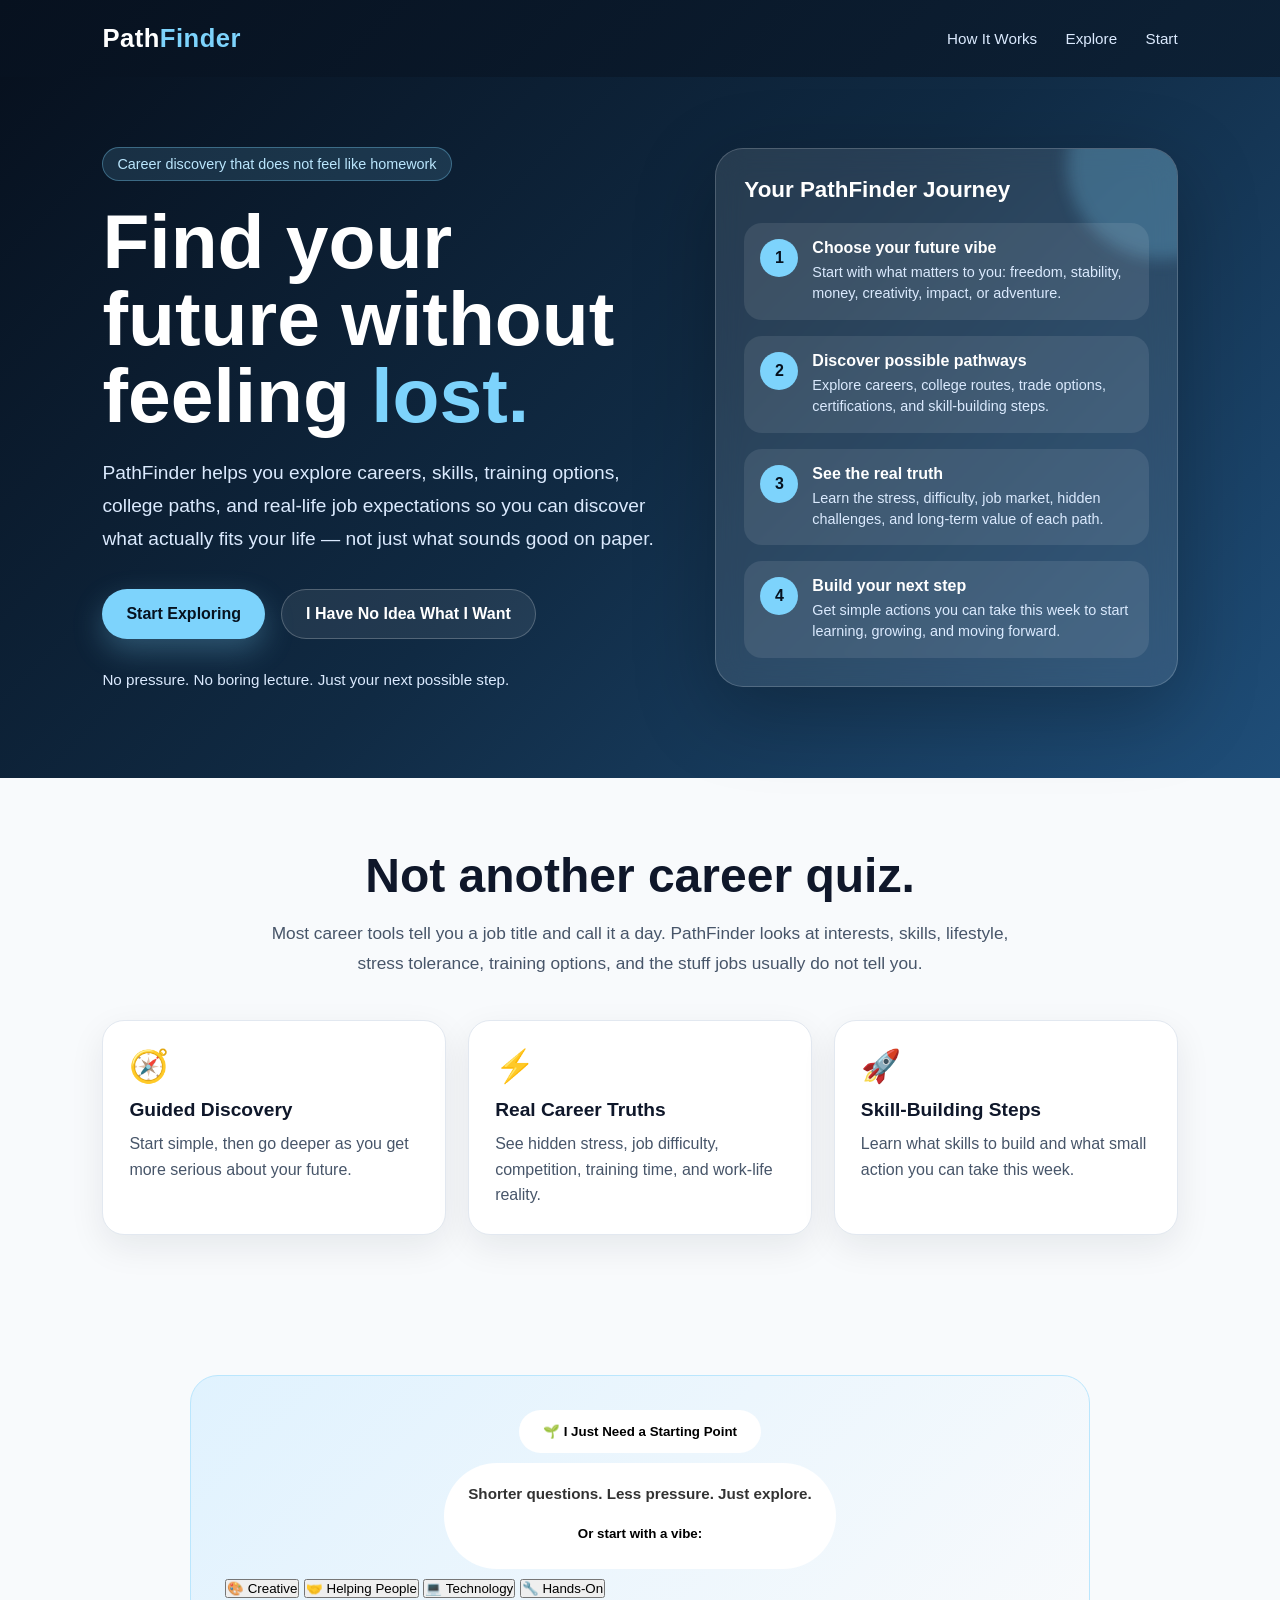
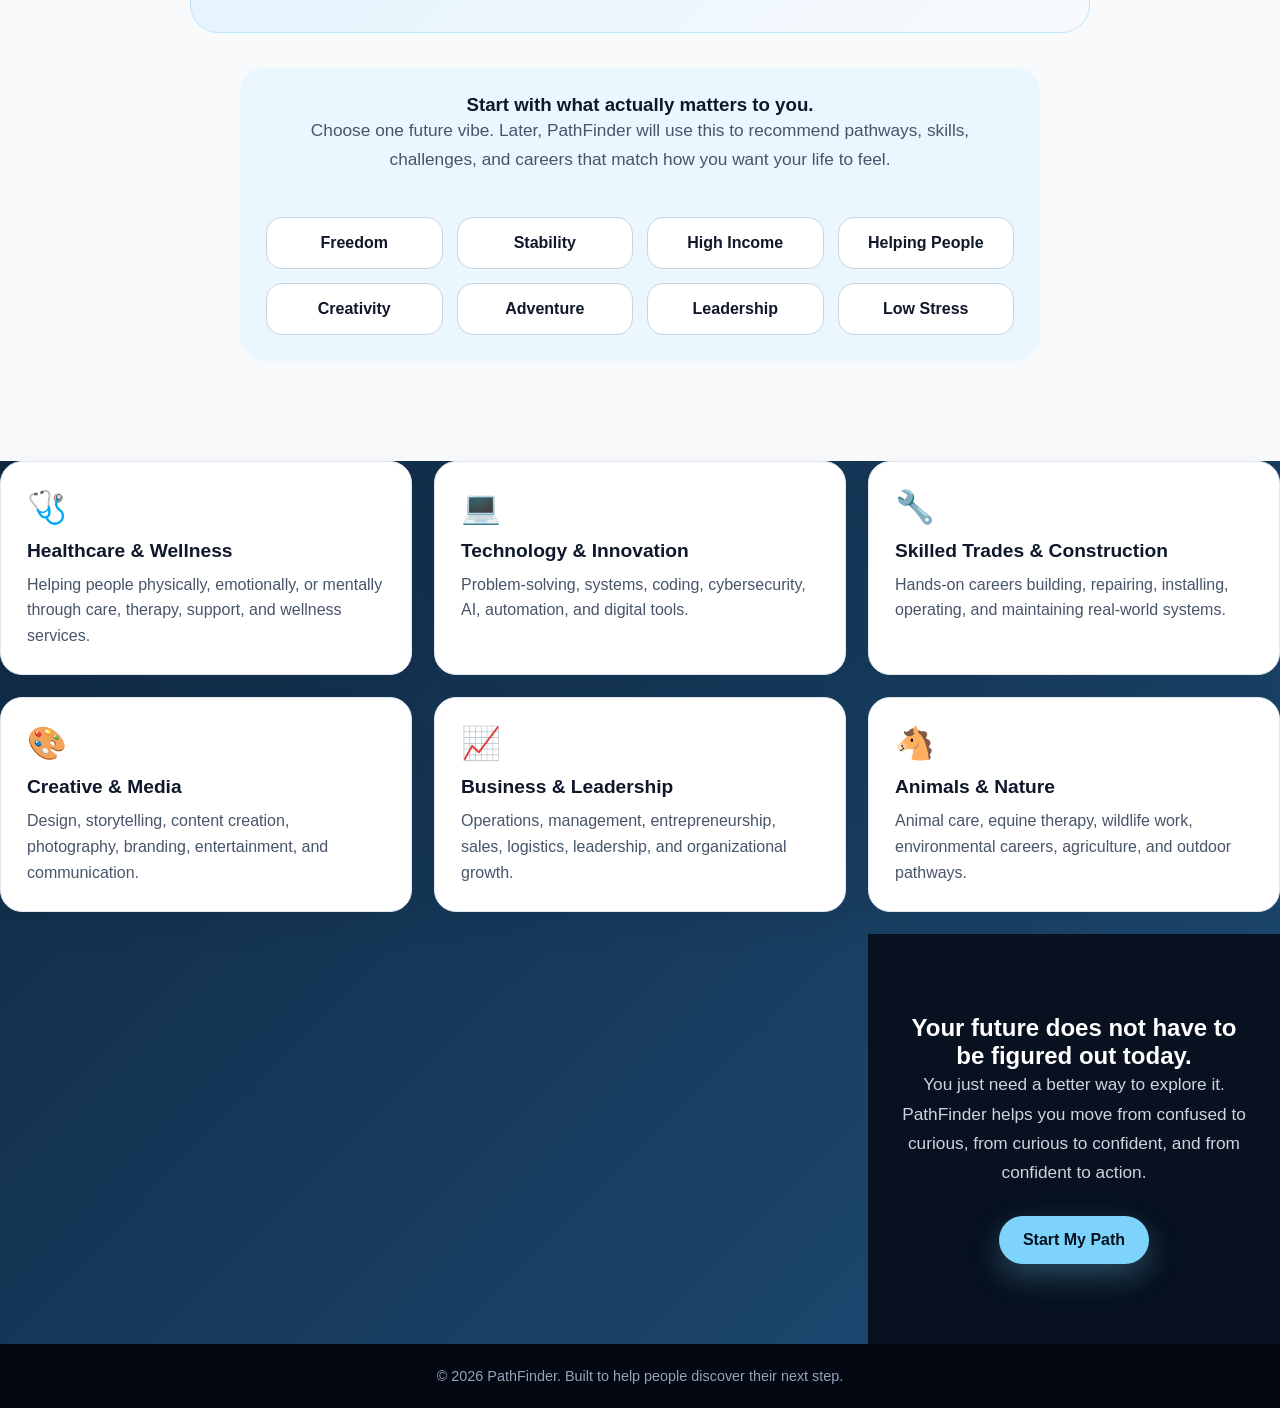
==== index.html @ 41d8d3be "Update script version in index.html" ====
<!DOCTYPE html>
<html lang="en">
<head>
  <meta charset="UTF-8" />
  <meta name="viewport" content="width=device-width, initial-scale=1.0" />

  <title>PathFinder | Find Your Future</title>
  <link rel="icon" href="data:,">
  <link rel="stylesheet" href="style.css" />
</head>

  <body>
  <div class="page">
    <header>
      <div class="logo">Path<span>Finder</span></div>
      <nav>
        <a href="#how">How It Works</a>
        <a href="#explore">Explore</a>
        <a href="#start">Start</a>
      </nav>
    </header>

    <main>
      <section class="hero">
        <div class="hero-text">
          <div class="eyebrow">Career discovery that does not feel like homework</div>
          <h1>Find your future without feeling <span class="highlight">lost.</span></h1>
          <p>
            PathFinder helps you explore careers, skills, training options, college paths,
            and real-life job expectations so you can discover what actually fits your life —
            not just what sounds good on paper.
          </p>

          <div class="buttons">
            <button class="btn primary" onclick="startQuiz()">Start Exploring</button>
            <button class="btn secondary" onclick="lostMode()">I Have No Idea What I Want</button>
          </div>

          <div class="trust-line">No pressure. No boring lecture. Just your next possible step.</div>
        </div>

        <div class="path-card">
          <div class="card-title">Your PathFinder Journey</div>
          <div class="steps">
            <div class="step">
              <div class="icon">1</div>
              <div>
                <h3>Choose your future vibe</h3>
                <p>Start with what matters to you: freedom, stability, money, creativity, impact, or adventure.</p>
              </div>
            </div>
            <div class="step">
              <div class="icon">2</div>
              <div>
                <h3>Discover possible pathways</h3>
                <p>Explore careers, college routes, trade options, certifications, and skill-building steps.</p>
              </div>
            </div>
            <div class="step">
              <div class="icon">3</div>
              <div>
                <h3>See the real truth</h3>
                <p>Learn the stress, difficulty, job market, hidden challenges, and long-term value of each path.</p>
              </div>
            </div>
            <div class="step">
              <div class="icon">4</div>
              <div>
                <h3>Build your next step</h3>
                <p>Get simple actions you can take this week to start learning, growing, and moving forward.</p>
              </div>
            </div>
          </div>
        </div>
      </section>

      <section class="section" id="how">
        <h2>Not another career quiz.</h2>
        <p class="section-intro">
          Most career tools tell you a job title and call it a day. PathFinder looks at interests,
          skills, lifestyle, stress tolerance, training options, and the stuff jobs usually do not tell you.
        </p>

        <div class="feature-grid">
          <div class="feature-card">
            <div class="emoji">🧭</div>
            <h3>Guided Discovery</h3>
            <p>Start simple, then go deeper as you get more serious about your future.</p>
          </div>

          <div class="feature-card">
            <div class="emoji">⚡</div>
            <h3>Real Career Truths</h3>
            <p>See hidden stress, job difficulty, competition, training time, and work-life reality.</p>
          </div>

          <div class="feature-card">
            <div class="emoji">🚀</div>
            <h3>Skill-Building Steps</h3>
            <p>Learn what skills to build and what small action you can take this week.</p>
          </div>
        </div>
      </section>

      <section class="section" id="exploreSection">
        <div class="quiz-preview">

  <button
    type="button"
    class="secondary-start-btn"
    onclick="lostMode()"
  >
    🌱 I Just Need a Starting Point
  <button
  type="button"
  class="secondary-start-btn overwhelmed-btn"
  onclick="lostMode()"
>

    <p class="overwhelmed-caption">
  Shorter questions. Less pressure. Just explore.
</p>

  <div class="vibe-starts">

    <p>Or start with a vibe:</p>

    <button type="button" onclick="startWithVibe('Creative')">
      🎨 Creative
    </button>

    <button type="button" onclick="startWithVibe('Helping People')">
      🤝 Helping People
    </button>

    <button type="button" onclick="startWithVibe('Technology')">
      💻 Technology
    </button>

    <button type="button" onclick="startWithVibe('Hands-On Work')">
      🔧 Hands-On
    </button>

  </div>

          <div class="pathfinder-extra-starts">
          <h3>Start with what actually matters to you.</h3>
          <p class="section-intro">
            Choose one future vibe. Later, PathFinder will use this to recommend pathways, skills,
            challenges, and careers that match how you want your life to feel.
          </p>

          <div class="choice-grid">
            <div class="choice" onclick="startWithVibe('Freedom')">Freedom</div>
            <div class="choice" onclick="startWithVibe('Stability')">Stability</div>
            <div class="choice" onclick="startWithVibe('High income')">High Income</div>
            <div class="choice" onclick="startWithVibe('Helping people')">Helping People</div>
            <div class="choice" onclick="startWithVibe('Creativity')">Creativity</div>
            <div class="choice" onclick="startWithVibe('Adventure')">Adventure</div>
            <div class="choice" onclick="startWithVibe('Leadership')">Leadership</div>
            <div class="choice" onclick="startWithVibe('Low stress')">Low Stress</div>
          </div>
        </div>
      </section>

      <section class="quiz-section hidden" id="quizArea">
        <div class="quiz-box">
          <div id="progressText">Question 1 of 5</div>
          <div id="questionBox"></div>
        </div>
      </section>

     <div class="cluster-grid">

  <div class="cluster-card" onclick="showCluster('helper')">
    <div class="cluster-icon">🩺</div>
    <h3>Healthcare & Wellness</h3>
    <p>Helping people physically, emotionally, or mentally through care, therapy, support, and wellness services.</p>
  </div>

  <div class="cluster-card" onclick="showCluster('tech')">
    <div class="cluster-icon">💻</div>
    <h3>Technology & Innovation</h3>
    <p>Problem-solving, systems, coding, cybersecurity, AI, automation, and digital tools.</p>
  </div>

  <div class="cluster-card" onclick="showCluster('handsOn')">
    <div class="cluster-icon">🔧</div>
    <h3>Skilled Trades & Construction</h3>
    <p>Hands-on careers building, repairing, installing, operating, and maintaining real-world systems.</p>
  </div>

  <div class="cluster-card" onclick="showCluster('creative')">
    <div class="cluster-icon">🎨</div>
    <h3>Creative & Media</h3>
    <p>Design, storytelling, content creation, photography, branding, entertainment, and communication.</p>
  </div>

  <div class="cluster-card" onclick="showCluster('leadership')">
    <div class="cluster-icon">📈</div>
    <h3>Business & Leadership</h3>
    <p>Operations, management, entrepreneurship, sales, logistics, leadership, and organizational growth.</p>
  </div>

  <div class="cluster-card" onclick="showCluster('explorer')">
    <div class="cluster-icon">🐴</div>
    <h3>Animals & Nature</h3>
    <p>Animal care, equine therapy, wildlife work, environmental careers, agriculture, and outdoor pathways.</p>
  </div>

<div id="career-results"></div>

<div id="clusterPreview"></div>
       
      </section>

      <section class="cta" id="bottomCtaSection">
        <h2>Your future does not have to be figured out today.</h2>
        <p>
          You just need a better way to explore it. PathFinder helps you move from confused
          to curious, from curious to confident, and from confident to action.
        </p>
        <button class="btn primary" onclick="startQuiz()">Start My Path</button>
        
        </div>
      </section>
    </main>

    <footer>
      © 2026 PathFinder. Built to help people discover their next step.
    </footer>
  </div>
    
   <script src="script.js?v=97"></script>
    
</body>
</html>
---- style.css ----
* {
  box-sizing: border-box;
  margin: 0;
  padding: 0;
}

body {
  font-family: Arial, sans-serif;
  background: linear-gradient(135deg, #07111f, #102a43, #1f4e79);
  color: white;
  min-height: 100vh;
  overflow-x: hidden;
}

.page {
  width: 100%;
  min-height: 100vh;
}

header {
  display: flex;
  justify-content: space-between;
  align-items: center;
  padding: 24px 8%;
}

.logo {
  font-size: 1.6rem;
  font-weight: 800;
  letter-spacing: 0.5px;
  color: white;
}

.logo span {
  color: #7dd3fc;
}

nav a {
  color: #dbeafe;
  text-decoration: none;
  margin-left: 24px;
  font-size: 0.95rem;
}

nav a:hover {
  color: #7dd3fc;
}

.hero {
  display: grid;
  grid-template-columns: 1.1fr 0.9fr;
  gap: 48px;
  align-items: center;
  padding: 70px 8% 90px;
  color: white;
}

.eyebrow {
  display: inline-block;
  background: rgba(125, 211, 252, 0.14);
  border: 1px solid rgba(125, 211, 252, 0.35);
  color: #bae6fd;
  padding: 8px 14px;
  border-radius: 999px;
  font-size: 0.9rem;
  margin-bottom: 22px;
}

h1 {
  font-size: clamp(2.7rem, 6vw, 5.5rem);
  line-height: 1;
  margin-bottom: 24px;
  color: white;
}

.highlight {
  color: #7dd3fc;
}

.hero p {
  font-size: 1.2rem;
  line-height: 1.7;
  color: #dbeafe;
  max-width: 680px;
  margin-bottom: 34px;
}

.buttons {
  display: flex;
  gap: 16px;
  flex-wrap: wrap;
  margin-bottom: 32px;
}

.btn {
  border: none;
  border-radius: 999px;
  padding: 15px 24px;
  font-size: 1rem;
  font-weight: 700;
  cursor: pointer;
  transition: 0.25s ease;
}

.primary {
  background: #7dd3fc;
  color: #06121f;
  box-shadow: 0 12px 30px rgba(125, 211, 252, 0.28);
}

.primary:hover {
  transform: translateY(-3px);
  background: #bae6fd;
}

.secondary {
  background: rgba(255, 255, 255, 0.08);
  color: white;
  border: 1px solid rgba(255, 255, 255, 0.22);
}

.secondary:hover {
  transform: translateY(-3px);
  background: rgba(255, 255, 255, 0.15);
}

.trust-line {
  color: #bfdbfe;
  font-size: 0.95rem;
}

.path-card {
  background: rgba(255, 255, 255, 0.1);
  border: 1px solid rgba(255, 255, 255, 0.18);
  border-radius: 28px;
  padding: 28px;
  backdrop-filter: blur(14px);
  box-shadow: 0 24px 80px rgba(0, 0, 0, 0.25);
  position: relative;
  overflow: hidden;
  color: white;
}

.path-card::before {
  content: "";
  position: absolute;
  inset: -80px -80px auto auto;
  width: 190px;
  height: 190px;
  border-radius: 50%;
  background: rgba(125, 211, 252, 0.25);
  filter: blur(8px);
}

.card-title {
  font-size: 1.4rem;
  font-weight: 800;
  margin-bottom: 20px;
  position: relative;
  color: white;
}

.steps {
  display: grid;
  gap: 16px;
  position: relative;
}

.step {
  display: flex;
  gap: 14px;
  align-items: flex-start;
  background: rgba(255, 255, 255, 0.09);
  padding: 16px;
  border-radius: 18px;
}

.icon {
  width: 38px;
  height: 38px;
  border-radius: 50%;
  background: #7dd3fc;
  color: #06121f;
  display: grid;
  place-items: center;
  font-weight: 800;
  flex-shrink: 0;
}

.step h3 {
  font-size: 1rem;
  margin-bottom: 5px;
  color: white;
}

.step p {
  margin: 0;
  font-size: 0.9rem;
  line-height: 1.45;
  color: #dbeafe;
}

.section {
  padding: 70px 8%;
  background: #f8fafc;
  color: #0f172a;
}

.section h2 {
  font-size: clamp(2rem, 4vw, 3rem);
  margin-bottom: 16px;
  text-align: center;
  color: #0f172a;
}

.section-intro {
  text-align: center;
  max-width: 760px;
  margin: 0 auto 42px;
  color: #475569;
  font-size: 1.08rem;
  line-height: 1.7;
}

.feature-grid,
.cluster-grid {
  display: grid;
  grid-template-columns: repeat(3, 1fr);
  gap: 22px;
}

.feature-card,
.cluster-card {
  background: white;
  border-radius: 22px;
  padding: 26px;
  box-shadow: 0 12px 35px rgba(15, 23, 42, 0.08);
  border: 1px solid #e2e8f0;
  color: #0f172a;
}

.cluster-card {
  cursor: pointer;
}

.cluster-card:hover,
.feature-card:hover {
  transform: translateY(-3px);
}

.emoji,
.cluster-icon {
  font-size: 2rem;
  margin-bottom: 14px;
}

.feature-card h3,
.cluster-card h3 {
  margin-bottom: 10px;
  font-size: 1.2rem;
  color: #0f172a;
}

.feature-card p,
.cluster-card p {
  color: #475569;
  line-height: 1.6;
}

.quiz-preview {
  background: linear-gradient(135deg, #e0f2fe, #f8fafc);
  border-radius: 28px;
  padding: 34px;
  max-width: 900px;
  margin: 0 auto;
  border: 1px solid #bae6fd;
  color: #0f172a;
}

.quiz-preview h3 {
  font-size: 1.7rem;
  margin-bottom: 16px;
  text-align: center;
  color: #0f172a;
}

.choice-grid {
  display: grid;
  grid-template-columns: repeat(4, 1fr);
  gap: 14px;
  margin-top: 24px;
}

.choice {
  background: white;
  border: 1px solid #cbd5e1;
  border-radius: 16px;
  padding: 16px;
  text-align: center;
  font-weight: 700;
  cursor: pointer;
  transition: 0.2s ease;
  color: #0f172a;
}

.choice:hover {
  transform: translateY(-3px);
  border-color: #0284c7;
  color: #0369a1;
}

.quiz-section {
  padding: 70px 8%;
  background: #eef6ff;
  color: #0f172a;
}

.hidden {
  display: none;
}

.quiz-box {
  max-width: 900px;
  margin: 0 auto;
  background: white;
  border-radius: 28px;
  padding: 34px;
  box-shadow: 0 18px 45px rgba(15, 23, 42, 0.12);
  border: 1px solid #cbd5e1;
  color: #0f172a;
}

#progressText {
  color: #0284c7;
  font-weight: 800;
  margin-bottom: 16px;
}

#questionBox h3 {
  font-size: 1.8rem;
  margin-bottom: 22px;
  color: #0f172a;
}

.quiz-options,
.career-grid,
.mini-grid {
  display: grid;
  grid-template-columns: repeat(2, 1fr);
  gap: 14px;
}

.quiz-options button,
.career-card {
  border: 1px solid #cbd5e1;
  background: #f8fafc;
  border-radius: 18px;
  padding: 17px;
  font-size: 1rem;
  font-weight: 700;
  cursor: pointer;
  transition: 0.2s ease;
  color: #0f172a;
  margin-bottom: 30px;
  padding-bottom: 20px;
}

.career-grid {
  gap: 25px;
}

.quiz-options button:hover,
.career-card:hover {
  transform: translateY(-3px);
  background: #e0f2fe;
  border-color: #0284c7;
}

.result-card h3 {
  font-size: 2rem;
  color: #0369a1;
  margin-bottom: 16px;
}

.result-card h4 {
  margin-top: 24px;
  margin-bottom: 10px;
  font-size: 1.1rem;
  color: #0f172a;
}

.result-card p,
.career-card p {
  color: #475569;
  line-height: 1.7;
  margin-bottom: 12px;
}

.career-card h5 {
  font-size: 1.05rem;
  margin-bottom: 8px;
  color: #0f172a;
}

.deep-dive,
.cluster-preview-box {
  margin-top: 24px;
  background: #f8fafc;
  border: 1px solid #cbd5e1;
  border-radius: 22px;
  padding: 24px;
  color: #0f172a;
}

.deep-dive h3,
.cluster-preview-box h3 {
  color: #0369a1;
  margin-bottom: 10px;
}

.truth-box {
  background: #fff7ed;
  border: 1px solid #fed7aa;
  color: #7c2d12;
  border-radius: 16px;
  padding: 16px;
  margin: 14px 0;
  line-height: 1.6;
}

.mini-stat {
  background: white;
  border: 1px solid #e2e8f0;
  border-radius: 16px;
  padding: 14px;
}

.mini-stat strong {
  display: block;
  color: #0f172a;
  margin-bottom: 5px;
}

.mini-stat span {
  color: #475569;
  font-size: 0.92rem;
}

.roadmap {
  display: grid;
  gap: 12px;
  margin: 16px 0;
  counter-reset: roadstep;
}

.road-step {
  display: flex;
  align-items: center;
  gap: 12px;
  background: white;
  border: 1px solid #dbeafe;
  border-radius: 16px;
  padding: 13px 15px;
  color: #334155;
  font-weight: 700;
}

.road-step::before {
  counter-increment: roadstep;
  content: counter(roadstep);
  width: 30px;
  height: 30px;
  border-radius: 50%;
  display: grid;
  place-items: center;
  background: #7dd3fc;
  color: #06121f;
  font-weight: 900;
  flex-shrink: 0;
}

.tag-row {
  display: flex;
  flex-wrap: wrap;
  gap: 10px;
  margin-bottom: 8px;
}

.tag-row span {
  background: #e0f2fe;
  color: #075985;
  border: 1px solid #bae6fd;
  padding: 8px 12px;
  border-radius: 999px;
  font-weight: 700;
  font-size: 0.92rem;
}

.cta {
  text-align: center;
  background: #07111f;
  color: white;
  padding: 80px 8%;
}

.cta h2 {
  color: white;
}

.cta p {
  color: #cbd5e1;
  max-width: 700px;
  margin: 0 auto 28px;
  line-height: 1.7;
  font-size: 1.08rem;
}

footer {
  text-align: center;
  padding: 24px;
  background: #030712;
  color: #94a3b8;
  font-size: 0.9rem;
}

@media (max-width: 900px) {
  header {
    flex-direction: column;
    gap: 18px;
  }

  nav a {
    margin: 0 10px;
  }

  .hero {
    grid-template-columns: 1fr;
    padding-top: 45px;
  }

  .feature-grid,
  .choice-grid,
  .quiz-options,
  .career-grid,
  .mini-grid,
  .cluster-grid {
    grid-template-columns: 1fr;
  }
}
body {
  background: linear-gradient(135deg, #07111f, #102a43, #1f4e79) !important;
  color: white !important;
  font-family: Arial, sans-serif !important;
}

.hero {
  background: linear-gradient(135deg, #07111f, #102a43, #1f4e79) !important;
  color: white !important;
}

.hero h1,
.hero-text h1 {
  color: white !important;
}

.hero p,
.trust-line,
.step p,
nav a {
  color: #dbeafe !important;
}

.logo,
.card-title,
.step h3 {
  color: white !important;
}

.path-card {
  background: rgba(255, 255, 255, 0.1) !important;
  color: white !important;
}

.career-card ol {
  margin-top: 10px;
  margin-left: 25px;
  padding-left: 20px;
  line-height: 1.7;
}
.match-strength {
  font-weight: bold;
  margin-top: -5px;
  margin-bottom: 10px;
  color: #4ea1ff;
}

.explore-career-btn {
  margin-top: 15px;
  padding: 10px 16px;
  border: none;
  border-radius: 999px;
  font-weight: bold;
  cursor: pointer;
}

.explore-career-btn:hover {
  transform: translateY(-1px);
}

.career-detail-box {
  margin-top: 25px;
  padding: 20px;
  border-radius: 18px;
  background: rgba(255, 255, 255, 0.08);
}

.career-detail-box {
  position: relative;
}

.close-detail-btn {
  position: absolute;
  top: 12px;
  right: 14px;
  border: none;
  background: transparent;
  font-size: 24px;
  font-weight: bold;
  cursor: pointer;
}

.career-detail-box ul {
  margin-left: 25px;
  margin-top: 10px;
  margin-bottom: 25px;
  line-height: 1.8;
}

.career-detail-box li {
  margin-bottom: 6px;
}

.career-tags {
  display: flex;
  flex-wrap: wrap;
  gap: 8px;
  margin: 10px 0 15px;
}

.career-tags span {
  padding: 6px 10px;
  border-radius: 999px;
  font-size: 0.85rem;
  font-weight: bold;
  background: rgba(255, 255, 255, 0.12);
}

.start-over-btn {
  display: block;
  margin: 35px auto 10px;
  padding: 18px 32px;
  border: none;
  border-radius: 18px;
  font-size: 1.1rem;
  font-weight: 800;
  cursor: pointer;
  background: linear-gradient(135deg, #6ed6ff, #4ea1ff);
  color: #06192b;
  box-shadow: 0 10px 25px rgba(78, 161, 255, 0.35);
  transform: rotate(-1deg);
}

.start-over-btn:hover {
  transform: rotate(0deg) translateY(-2px);
}

.save-career-btn {
  margin-top: 10px;
  margin-right: 10px;
  padding: 10px 14px;
  border: none;
  border-radius: 999px;
  cursor: pointer;
  font-weight: bold;
}

.saved-career-list {
  display: flex;
  flex-wrap: wrap;
  gap: 10px;
  margin: 15px 0 25px;
}

.saved-career-item {
  padding: 10px 14px;
  border-radius: 999px;
  background: rgba(255,255,255,0.1);
  font-weight: bold;
}

.personality-summary {
  margin: 18px 0 28px;
  font-size: 1.05rem;
  line-height: 1.7;
  opacity: 0.92;
}

.results-note {
  margin-bottom: 20px;
  line-height: 1.6;
  opacity: 0.9;
}

.hidden-careers-box {
  margin-top: 30px;
  padding: 20px;
  border-radius: 18px;
  background: rgba(255, 255, 255, 0.08);
}

.hidden-career-list {
  display: flex;
  flex-wrap: wrap;
  gap: 10px;
  margin-top: 15px;
}

.hidden-career-list span {
  padding: 10px 14px;
  border-radius: 999px;
  font-weight: bold;
  background: rgba(255, 255, 255, 0.12);
}

.hidden-careers-box {
  margin-top: 30px;
  padding: 20px;
  border-radius: 18px;
  background: rgba(255, 255, 255, 0.08);
}

.hidden-career-list {
  display: flex;
  flex-wrap: wrap;
  gap: 10px;
  margin-top: 15px;
}

.hidden-career-list span {
  display: inline-block;
  padding: 10px 14px;
  border-radius: 999px;
  font-weight: bold;
  background: rgba(255, 255, 255, 0.12);
}

.hidden-career-list span {
  display: inline-block;
  padding: 10px 14px;
  border-radius: 999px;
  font-weight: bold;
  background: rgba(255, 255, 255, 0.12);
  cursor: pointer;
  transition: 0.2s ease;
}

.hidden-career-list span:hover {
  transform: translateY(-2px);
  background: rgba(255, 255, 255, 0.2);
}

.compare-career-btn {
  margin-top: 10px;
  padding: 10px 14px;
  border: none;
  border-radius: 999px;
  cursor: pointer;
  font-weight: bold;
}

.compare-career-list {
  display: flex;
  gap: 12px;
  margin: 15px 0 25px;
}

.compare-grid {
  display: grid;
  grid-template-columns: repeat(auto-fit, minmax(240px, 1fr));
  gap: 16px;
  margin: 15px 0 25px;
}

.compare-card {
  padding: 18px;
  border-radius: 18px;
  background: rgba(255,255,255,0.08);
}

.compare-career-item {
  padding: 12px 16px;
  border-radius: 16px;
  background: rgba(255,255,255,0.08);
  font-weight: bold;
}

.compare-grid {
  display: grid;
  grid-template-columns: repeat(2, minmax(260px, 1fr));
  gap: 20px;
  margin: 20px 0 30px;
}

.compare-card {
  padding: 18px;
  border-radius: 18px;
  background: rgba(255, 255, 255, 0.12);
  border: 1px solid rgba(0, 0, 0, 0.08);
}

@media (max-width: 700px) {
  .compare-grid {
    grid-template-columns: 1fr;
  }
}

.remove-compare-btn {
  margin-bottom: 10px;
  padding: 7px 12px;
  border: none;
  border-radius: 999px;
  font-weight: bold;
  cursor: pointer;
}

.clear-compare-btn {
  margin: 5px 0 15px;
  padding: 9px 14px;
  border: none;
  border-radius: 999px;
  font-weight: bold;
  cursor: pointer;
}

.compare-message {
  margin: 10px 0 15px;
  padding: 12px 16px;
  border-radius: 14px;
  font-weight: bold;
  background: rgba(255, 211, 77, 0.25);
}

.saved-career-item span {
  cursor: pointer;
}

.saved-career-item span:hover {
  text-decoration: underline;
}

.print-results-btn {
  display: block;
  margin: 15px auto 25px;
  padding: 14px 24px;
  border: none;
  border-radius: 999px;
  font-weight: bold;
  cursor: pointer;
}

@media print {
  body {
    background: white;
    color: black;
  }

  header,
  nav,
  .hero,
  .cta,
  .quiz-options,
  .explore-career-btn,
  .save-career-btn,
  .compare-career-btn,
  .start-over-btn,
  .print-results-btn,
  .close-detail-btn {
    display: none !important;
  }

  .result-card,
  .career-card,
  .career-detail-box,
  .compare-card {
    background: white !important;
    color: black !important;
    box-shadow: none !important;
    border: 1px solid #ccc;
  }

  .career-grid,
  .compare-grid {
    display: block;
  }

  .career-card,
  .compare-card {
    page-break-inside: avoid;
    margin-bottom: 20px;
  }
}

.career-count-note {
  margin: 8px 0 18px;
  font-weight: bold;
  opacity: 0.9;
}

.more-careers-box {
  margin-top: 30px;
  padding: 20px;
  border-radius: 18px;
  background: rgba(255, 255, 255, 0.08);
}

.more-career-list {
  display: flex;
  flex-wrap: wrap;
  gap: 10px;
  margin-top: 15px;
}

.more-career-list span {
  display: inline-block;
  padding: 10px 14px;
  border-radius: 999px;
  font-weight: bold;
  background: rgba(255, 255, 255, 0.12);
  cursor: pointer;
}

.more-career-list span:hover {
  transform: translateY(-2px);
}

.more-career-pill {
  display: flex;
  align-items: center;
  gap: 8px;
  padding: 10px 14px;
  border-radius: 999px;
  font-weight: bold;
  background: rgba(255, 255, 255, 0.12);
}

.more-career-pill span {
  cursor: pointer;
}

.more-career-pill button {
  border: none;
  background: transparent;
  cursor: pointer;
  font-size: 1rem;
}

.career-category {
  margin-top: -5px;
  margin-bottom: 8px;
  font-size: 0.9rem;
  font-weight: bold;
  opacity: 0.8;
}

.category-filter {
  display: flex;
  flex-wrap: wrap;
  gap: 10px;
  margin: 15px 0 20px;
}

.category-filter button {
  padding: 9px 14px;
  border: none;
  border-radius: 999px;
  font-weight: bold;
  cursor: pointer;
}

.category-filter button.active-filter {
  background: #4ea1ff;
  color: #06192b;
}

.overwhelmed-results-note {
  margin: 15px 0 25px;
  padding: 18px;
  border-radius: 18px;
  background: rgba(110, 214, 255, 0.15);
}

.pathfinder-extra-starts {
  max-width: 800px;
  margin: 35px auto 30px;
  padding: 26px;
  border-radius: 24px;
  background: #eaf7ff;
  text-align: center;
}

.secondary-start-btn {
  display: block;
  margin: 0 auto 10px;
  padding: 14px 24px;
  border: none;
  border-radius: 999px;
  font-weight: 800;
  cursor: pointer;
  background: white;
}

.overwhelmed-caption {
  margin: 8px 0 24px;
  font-size: 0.95rem;
  font-weight: 600;
  opacity: 0.8;
}

.vibe-starts {
  display: block;
  text-align: center;
}

.vibe-starts p {
  margin-bottom: 14px;
  font-weight: 800;
}

.vibe-starts button {
  display: inline-block;
  margin: 6px;
  padding: 12px 18px;
  border: none;
  border-radius: 999px;
  font-weight: 700;
  cursor: pointer;
  background: white;
}

.mode-label {
  display: inline-block;
  margin-bottom: 16px;
  padding: 8px 13px;
  border-radius: 999px;
  font-weight: 800;
  background: #e0f2fe;
  color: #075985;
}

.confidence-label {
  margin-bottom: 18px;
  font-weight: bold;
  color: #334155;
}

.next-action-label {
  margin: 12px 0 24px;
  padding: 14px 16px;
  border-radius: 16px;
  background: #f0f9ff;
  color: #0f172a;
  line-height: 1.6;
}

.not-destiny-note {
  margin: 10px 0 24px;
  padding: 12px 15px;
  border-left: 4px solid #38bdf8;
  background: #f8fafc;
  color: #334155;
  line-height: 1.6;
}

.how-to-use-results {
  margin: 18px 0 28px;
  padding: 18px;
  border-radius: 18px;
  background: #eef6ff;
  color: #0f172a;
}

.how-to-use-results ol {
  margin-top: 10px;
  padding-left: 24px;
  line-height: 1.8;
}

.guide-toggle-btn {
  float: right;
  padding: 7px 12px;
  border: none;
  border-radius: 999px;
  font-weight: bold;
  cursor: pointer;
}
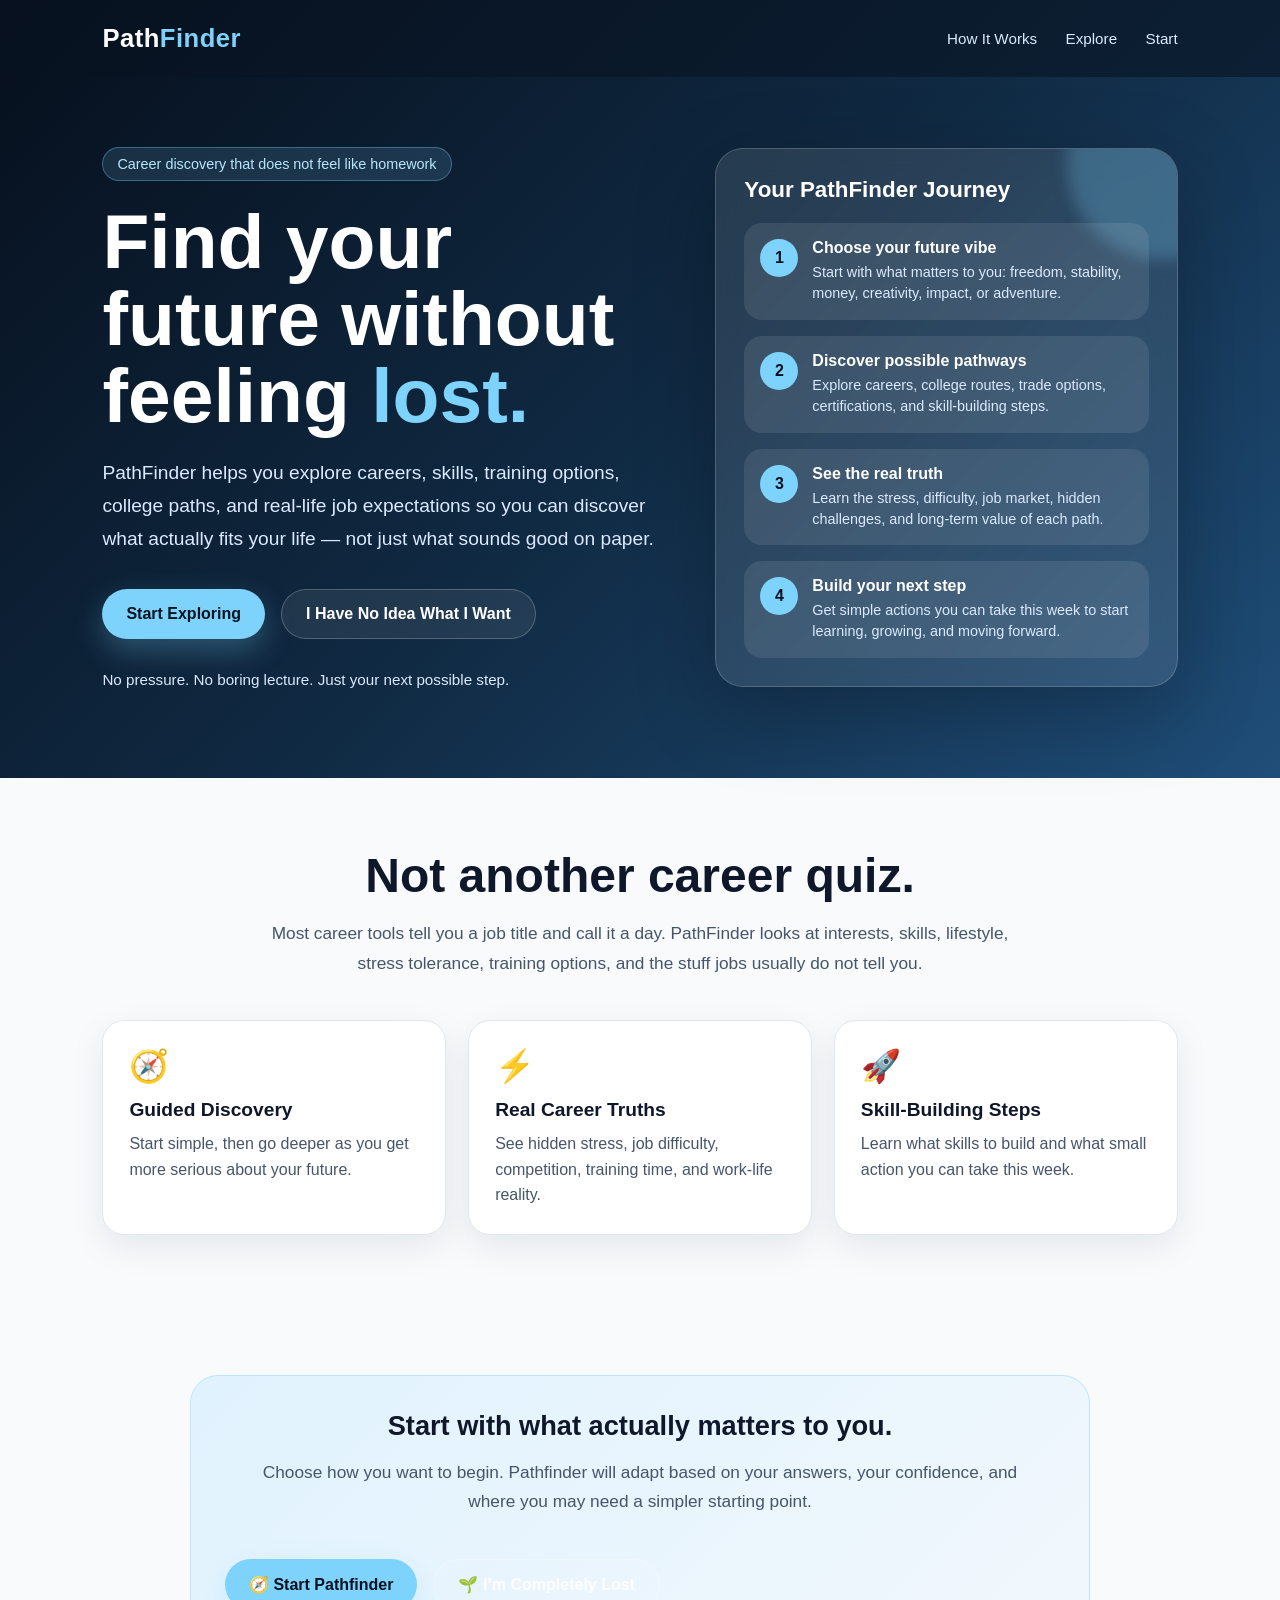
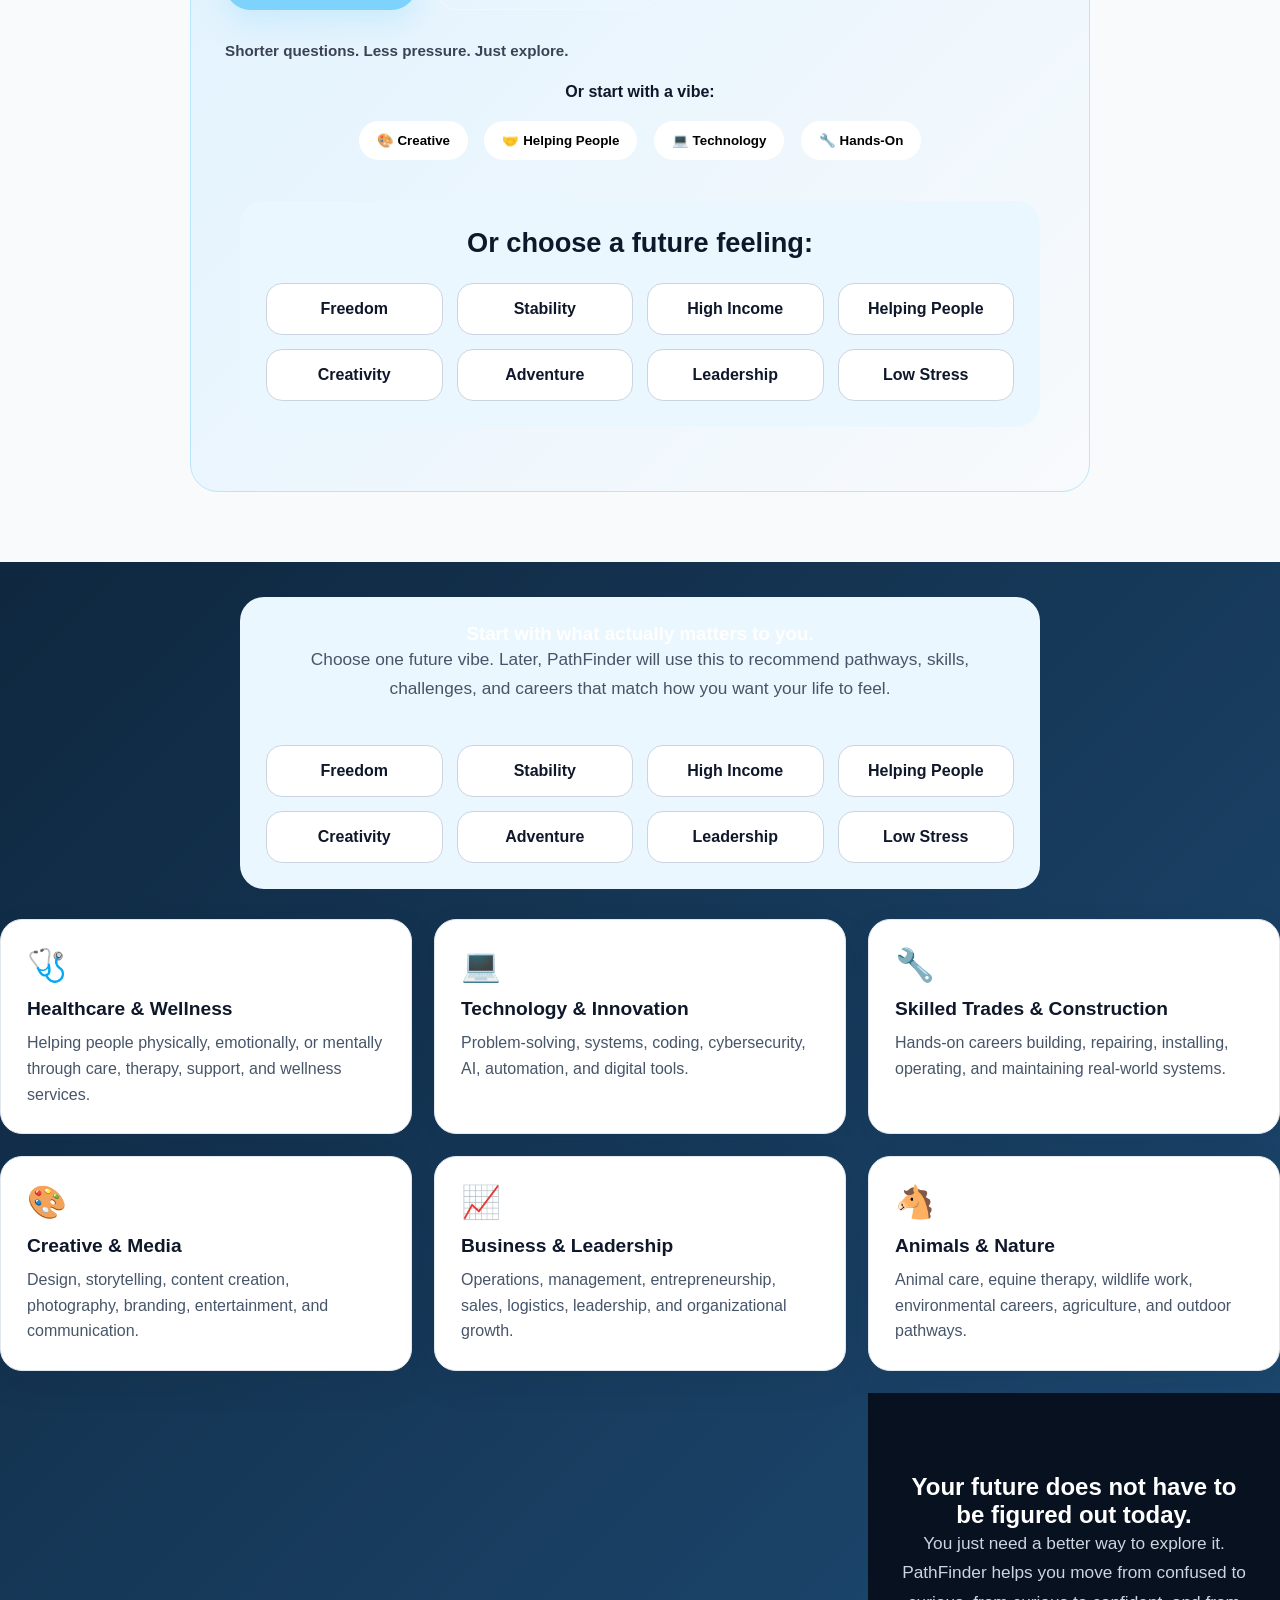
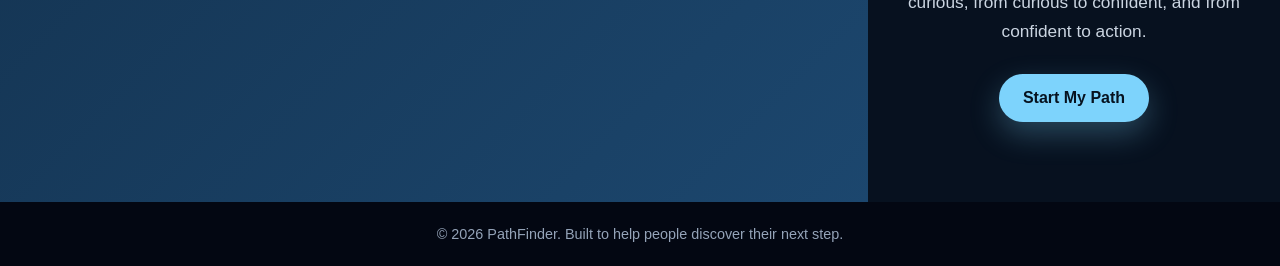
==== commit 7e3988d7: "Refactor quiz section and update button labels" ====
--- a/index.html
+++ b/index.html
@@ -103,45 +103,64 @@
       </section>
 
       <section class="section" id="exploreSection">
-        <div class="quiz-preview">
-
-  <button
-    type="button"
-    class="secondary-start-btn"
-    onclick="lostMode()"
-  >
-    🌱 I Just Need a Starting Point
-  <button
-  type="button"
-  class="secondary-start-btn overwhelmed-btn"
-  onclick="lostMode()"
->
+  <div class="quiz-preview">
+    <h3>Start with what actually matters to you.</h3>
+
+    <p class="section-intro">
+      Choose how you want to begin. Pathfinder will adapt based on your answers,
+      your confidence, and where you may need a simpler starting point.
+    </p>
+
+    <div class="buttons center-buttons">
+      <button type="button" class="btn primary" onclick="startQuiz()">
+        🧭 Start Pathfinder
+      </button>
+
+      <button type="button" class="btn secondary" onclick="lostMode()">
+        🌱 I’m Completely Lost
+      </button>
+    </div>
 
     <p class="overwhelmed-caption">
-  Shorter questions. Less pressure. Just explore.
-</p>
-
-  <div class="vibe-starts">
-
-    <p>Or start with a vibe:</p>
-
-    <button type="button" onclick="startWithVibe('Creative')">
-      🎨 Creative
-    </button>
-
-    <button type="button" onclick="startWithVibe('Helping People')">
-      🤝 Helping People
-    </button>
-
-    <button type="button" onclick="startWithVibe('Technology')">
-      💻 Technology
-    </button>
-
-    <button type="button" onclick="startWithVibe('Hands-On Work')">
-      🔧 Hands-On
-    </button>
-
-  </div>
+      Shorter questions. Less pressure. Just explore.
+    </p>
+
+    <div class="vibe-starts">
+      <p>Or start with a vibe:</p>
+
+      <button type="button" onclick="startWithVibe('Creative')">
+        🎨 Creative
+      </button>
+
+      <button type="button" onclick="startWithVibe('Helping People')">
+        🤝 Helping People
+      </button>
+
+      <button type="button" onclick="startWithVibe('Technology')">
+        💻 Technology
+      </button>
+
+      <button type="button" onclick="startWithVibe('Hands-On Work')">
+        🔧 Hands-On
+      </button>
+    </div>
+
+    <div class="pathfinder-extra-starts">
+      <h3>Or choose a future feeling:</h3>
+
+      <div class="choice-grid">
+        <div class="choice" onclick="startWithVibe('Freedom')">Freedom</div>
+        <div class="choice" onclick="startWithVibe('Stability')">Stability</div>
+        <div class="choice" onclick="startWithVibe('High income')">High Income</div>
+        <div class="choice" onclick="startWithVibe('Helping people')">Helping People</div>
+        <div class="choice" onclick="startWithVibe('Creativity')">Creativity</div>
+        <div class="choice" onclick="startWithVibe('Adventure')">Adventure</div>
+        <div class="choice" onclick="startWithVibe('Leadership')">Leadership</div>
+        <div class="choice" onclick="startWithVibe('Low stress')">Low Stress</div>
+      </div>
+    </div>
+  </div>
+</section>
 
           <div class="pathfinder-extra-starts">
           <h3>Start with what actually matters to you.</h3>
@@ -231,7 +250,7 @@
     </footer>
   </div>
     
-   <script src="script.js?v=97"></script>
+   <script src="script.js?v=101"></script>
     
 </body>
 </html>
--- a/style.css
+++ b/style.css
@@ -1103,3 +1103,34 @@
   font-weight: bold;
   cursor: pointer;
 }
+
+.more-careers-toggle-btn {
+  float: right;
+  padding: 7px 12px;
+  border: none;
+  border-radius: 999px;
+  font-weight: bold;
+  cursor: pointer;
+}
+
+.hidden-careers-toggle-btn {
+  float: right;
+  padding: 7px 12px;
+  border: none;
+  border-radius: 999px;
+  font-weight: bold;
+  cursor: pointer;
+}
+
+.results-tool-section {
+  margin-top: 30px;
+  padding: 20px;
+  border-radius: 18px;
+  background: #f8fafc;
+  color: #0f172a;
+}
+
+.results-tool-section h3 {
+  margin-bottom: 8px;
+  color: #0369a1;
+}
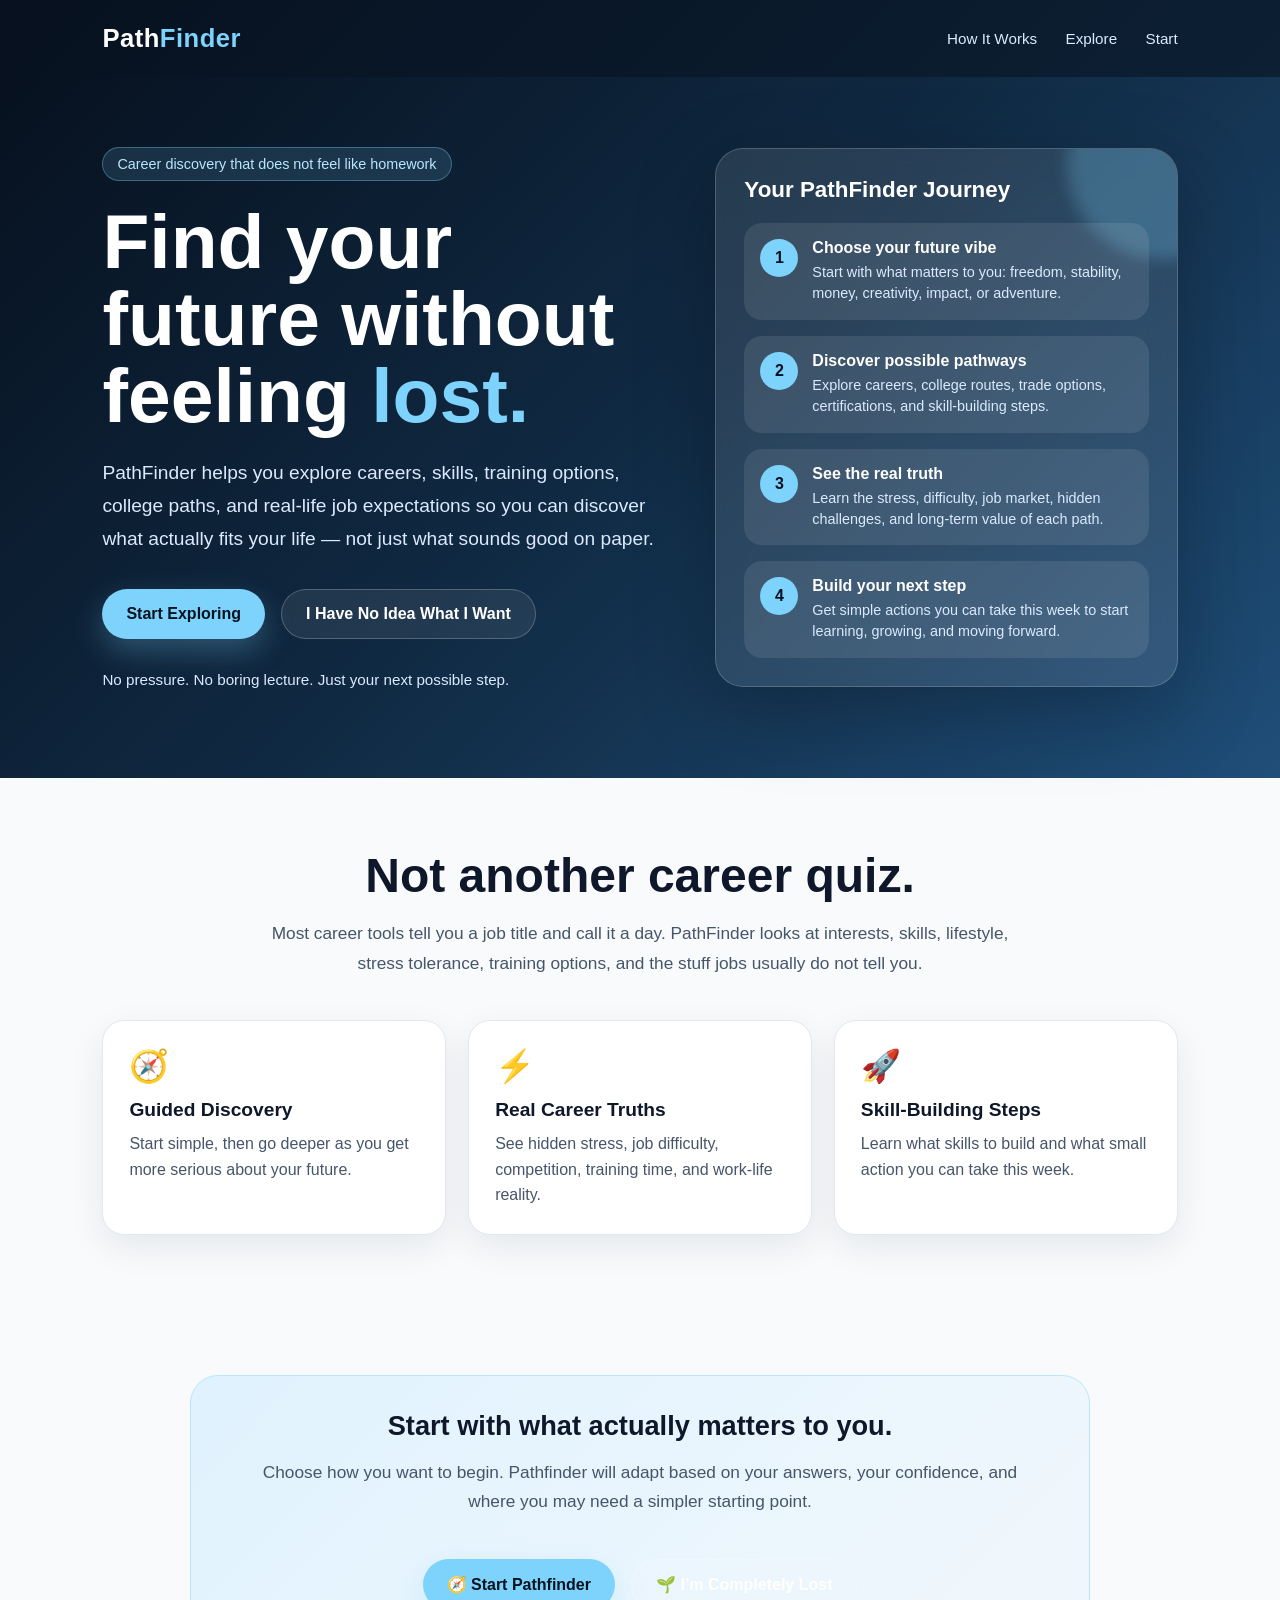
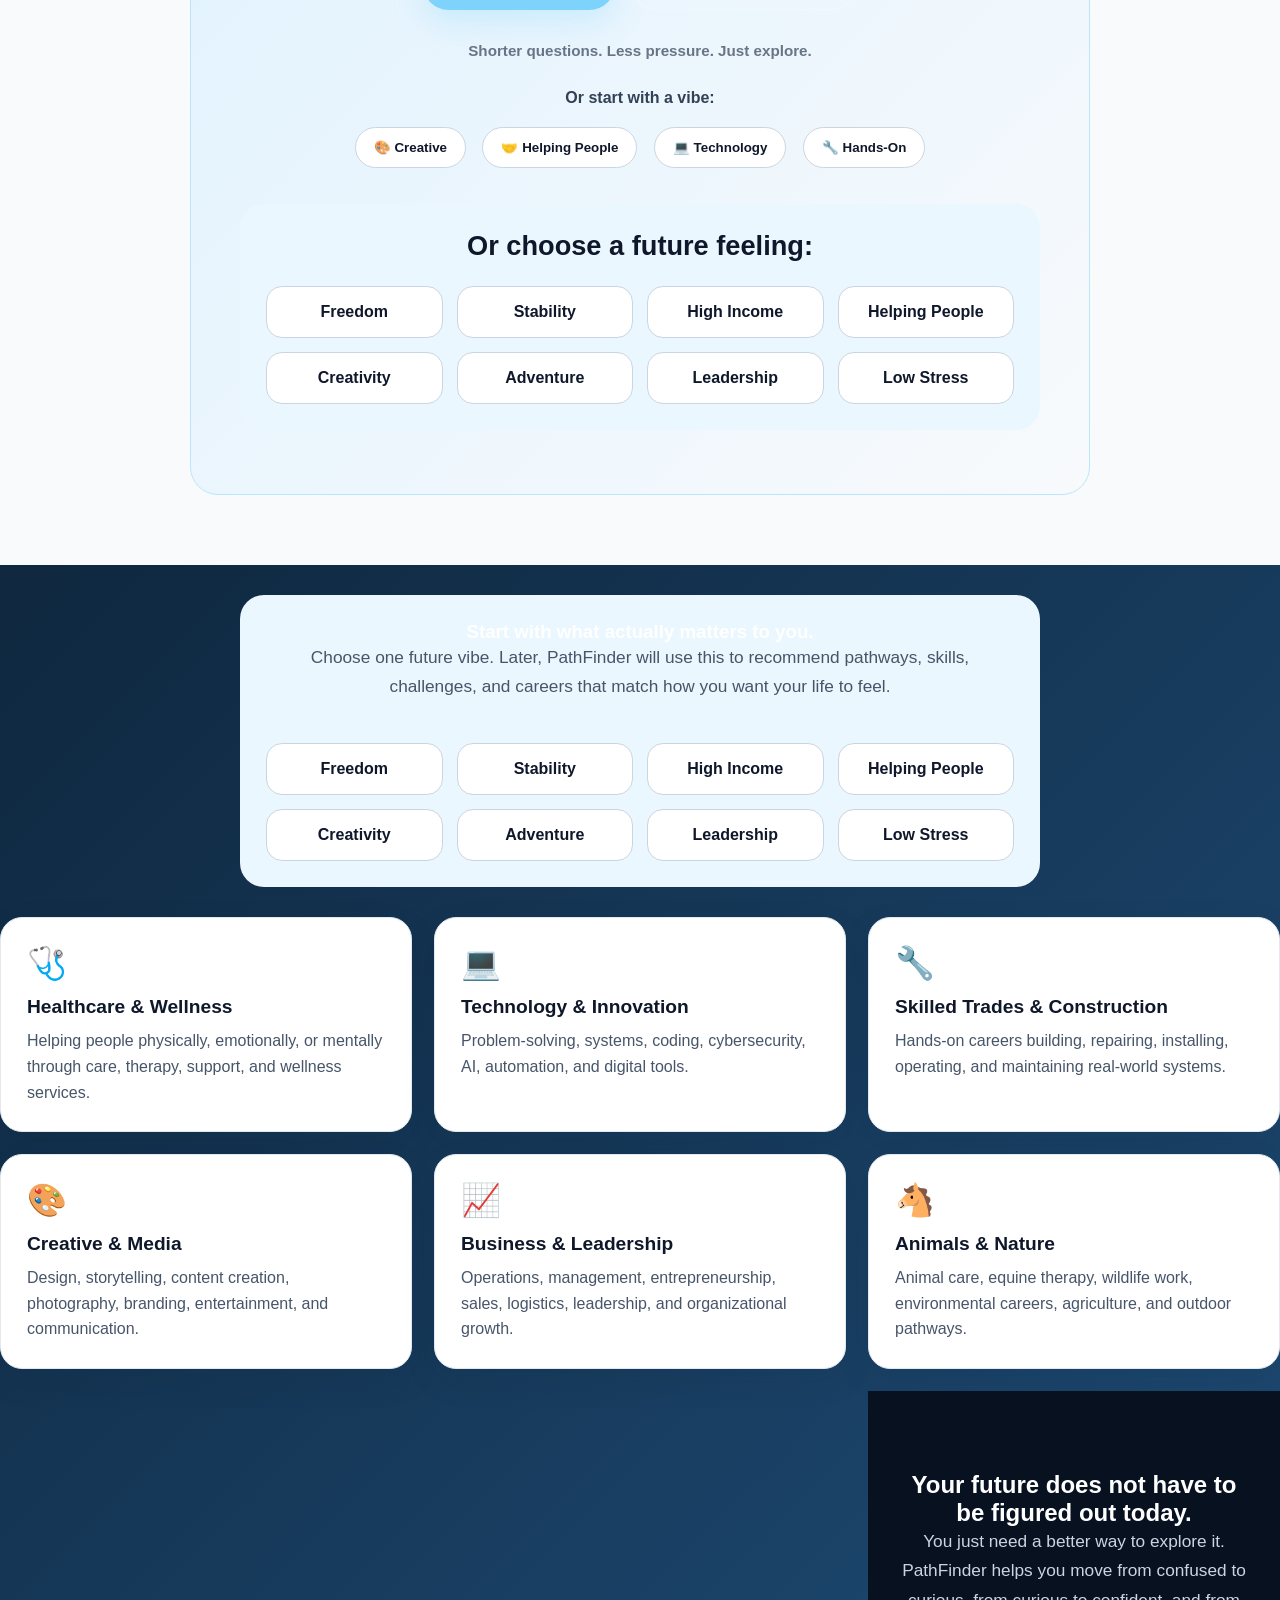
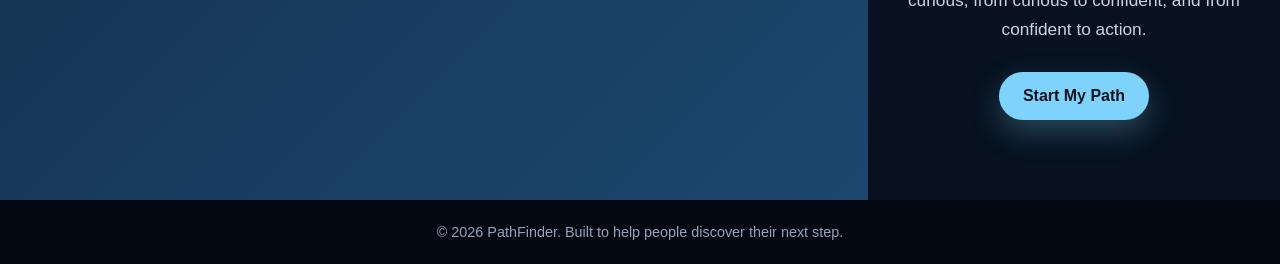
==== commit 4ef4e49b: "Update script version in index.html" ====
--- a/index.html
+++ b/index.html
@@ -250,7 +250,7 @@
     </footer>
   </div>
     
-   <script src="script.js?v=101"></script>
+   <script src="script.js?v=102"></script>
     
 </body>
 </html>
--- a/style.css
+++ b/style.css
@@ -1134,3 +1134,47 @@
   margin-bottom: 8px;
   color: #0369a1;
 }
+
+.center-buttons {
+  justify-content: center;
+}
+
+.overwhelmed-caption {
+  text-align: center;
+  color: #475569;
+  margin: 18px auto 28px;
+  font-weight: 700;
+}
+
+.vibe-starts {
+  text-align: center;
+  margin: 30px auto;
+}
+
+.vibe-starts p {
+  color: #334155;
+  font-weight: 800;
+  margin-bottom: 14px;
+}
+
+.vibe-starts button {
+  border: 1px solid #cbd5e1;
+  background: white;
+  color: #0f172a;
+  border-radius: 999px;
+  padding: 12px 18px;
+  margin: 6px;
+  font-weight: 800;
+  cursor: pointer;
+  transition: 0.2s ease;
+}
+
+.vibe-starts button:hover {
+  transform: translateY(-2px);
+  border-color: #0284c7;
+  background: #e0f2fe;
+}
+
+.pathfinder-extra-starts {
+  margin-top: 30px;
+}
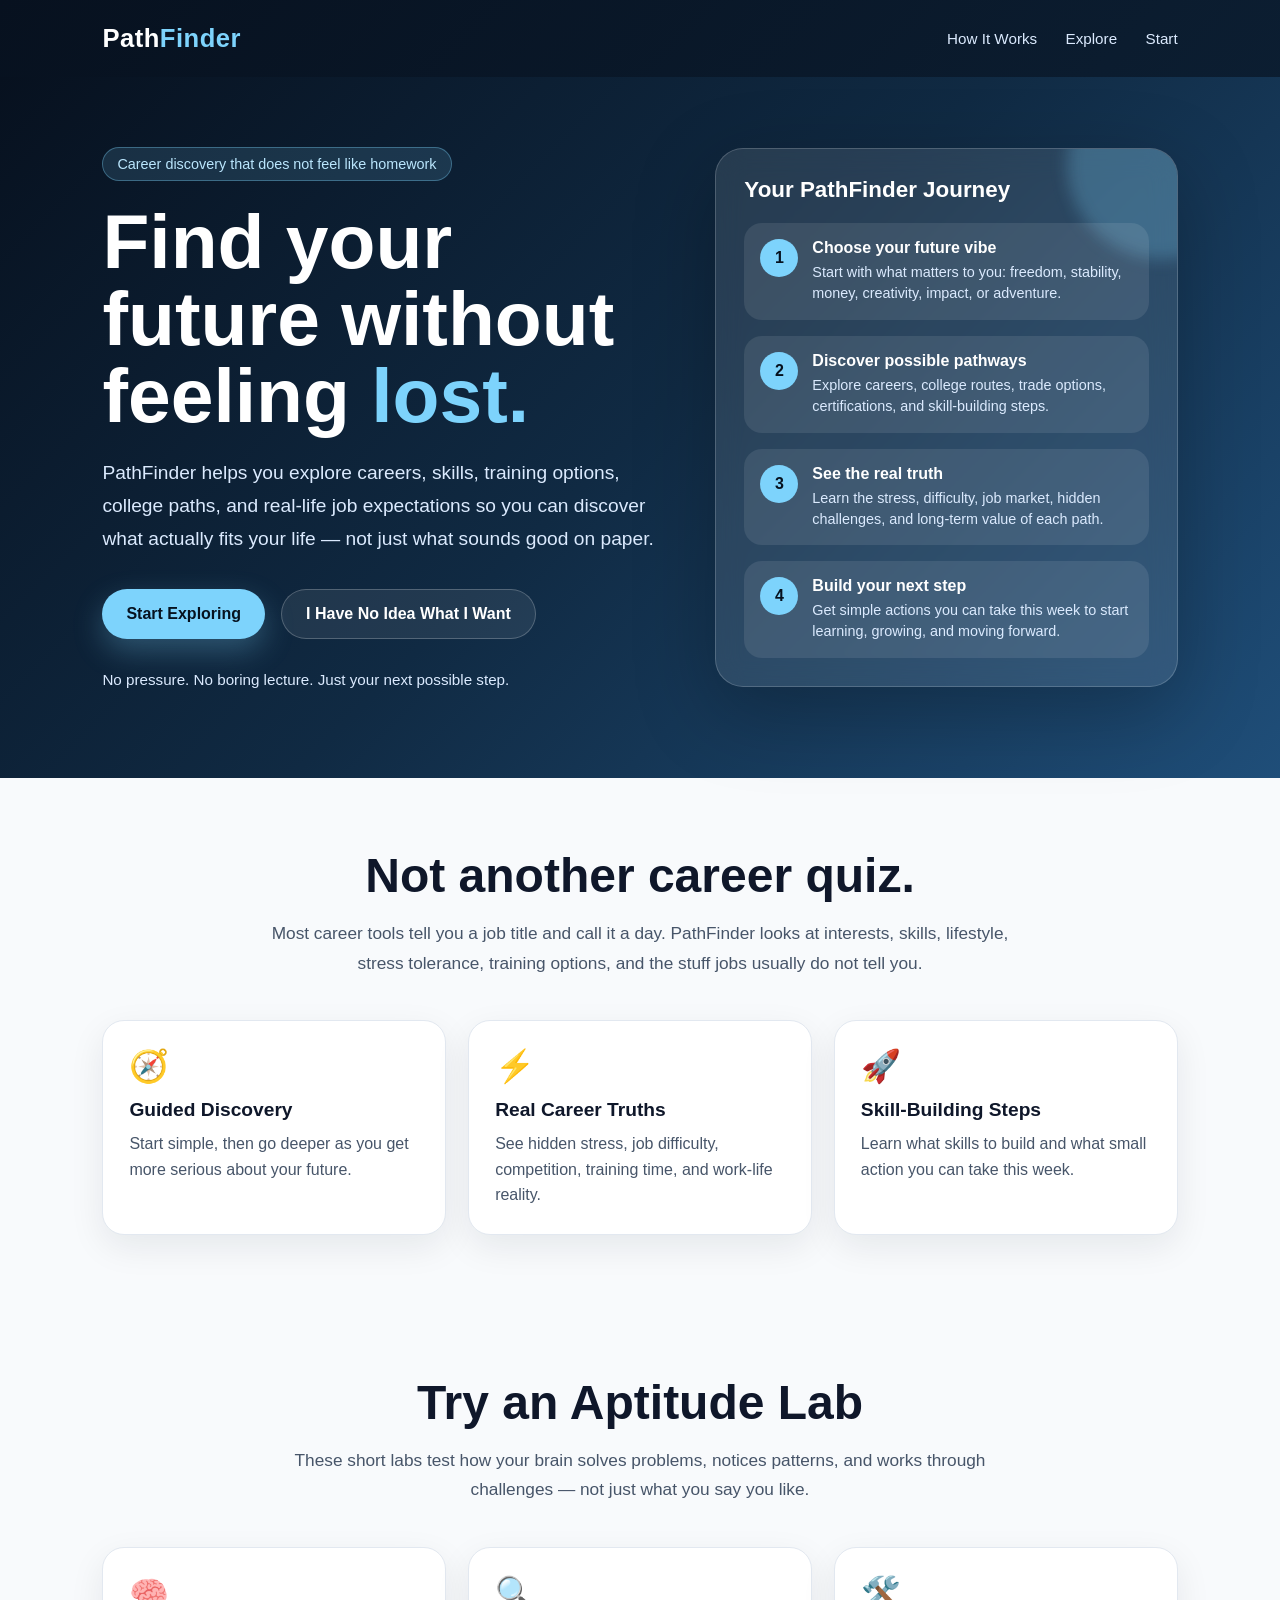
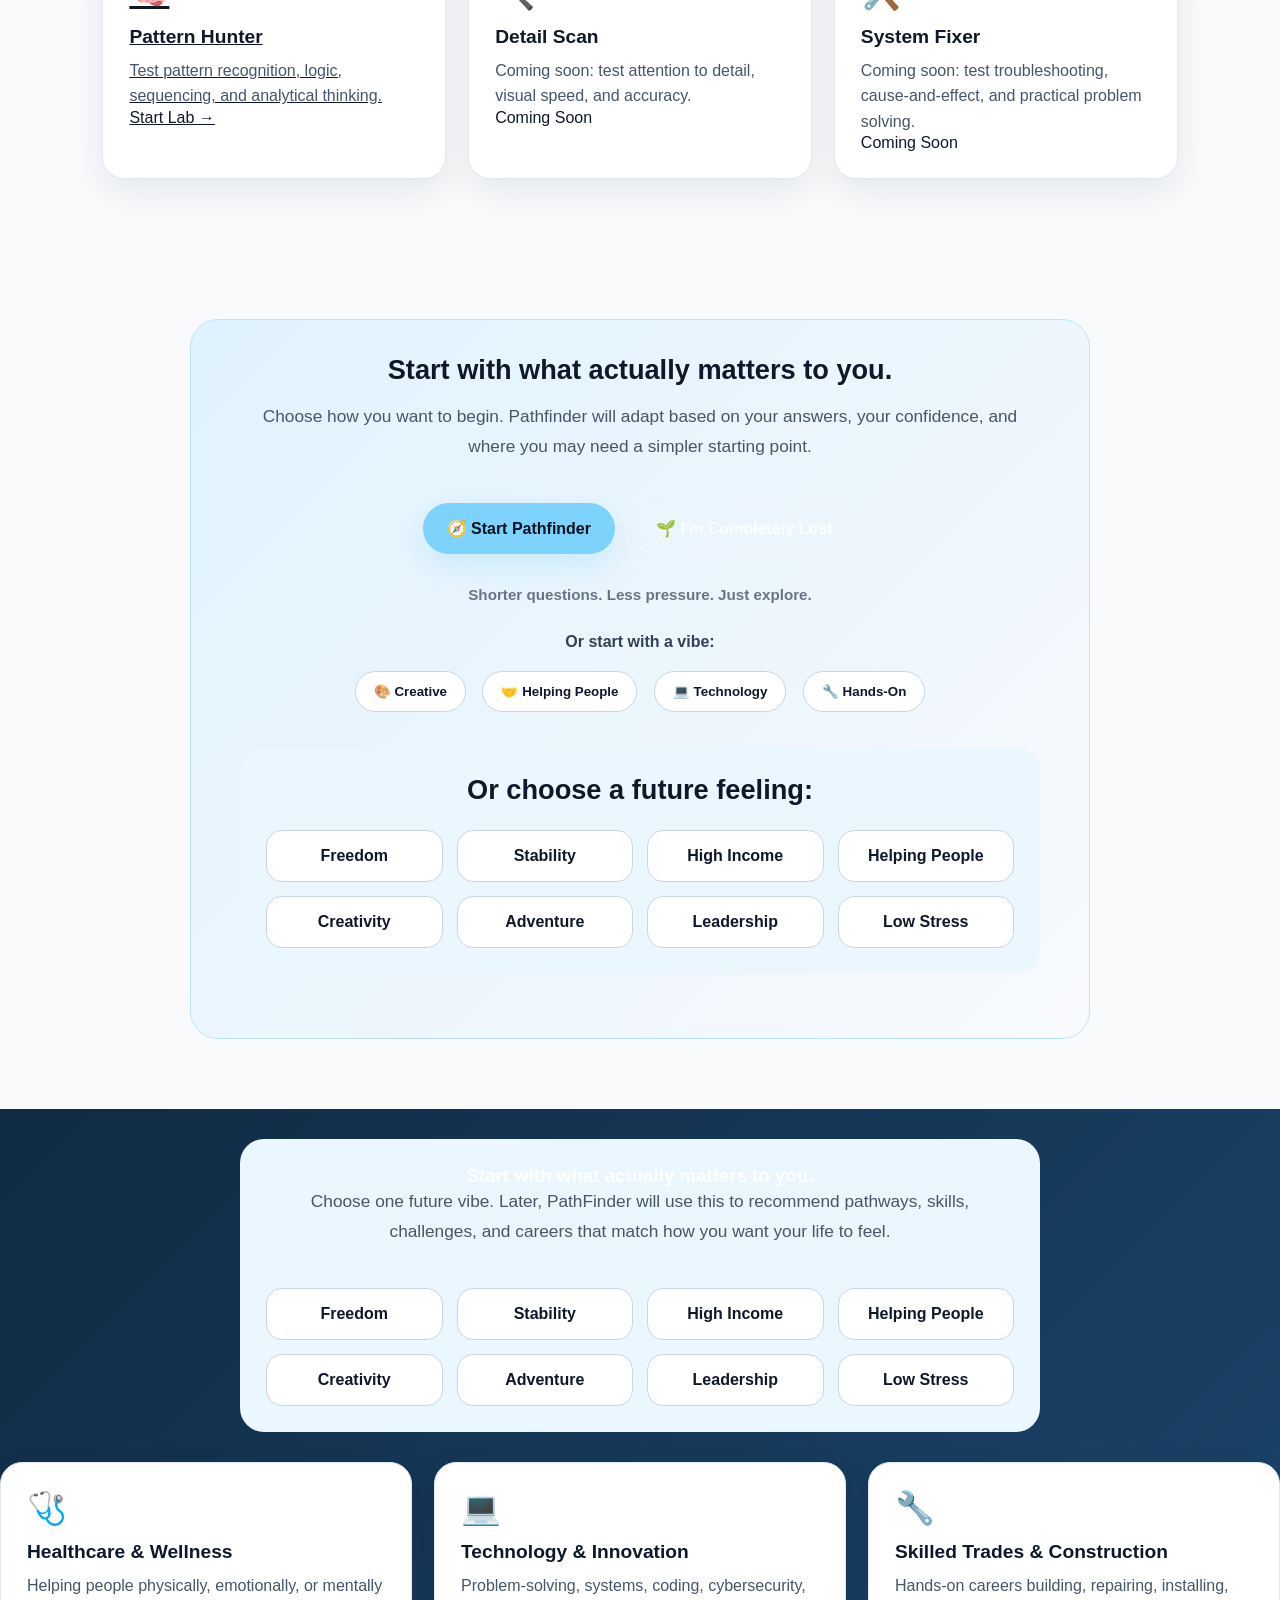
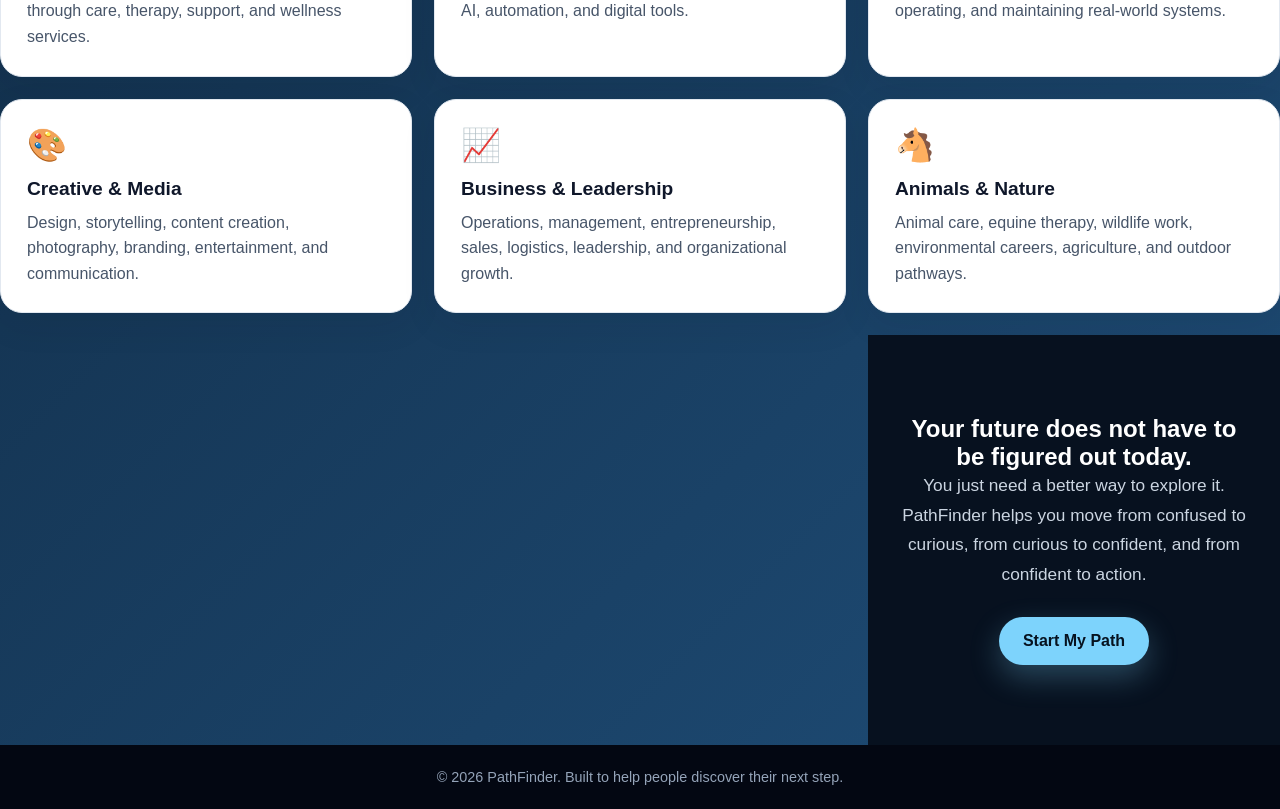
==== commit e5a8e01a: "Add Aptitude Labs section with lab cards Added a new section for Aptitude Labs with three lab cards." ====
--- a/index.html
+++ b/index.html
@@ -102,6 +102,44 @@
         </div>
       </section>
 
+      <section class="section" id="aptitudeLabs">
+  <h2>Try an Aptitude Lab</h2>
+
+  <p class="section-intro">
+    These short labs test how your brain solves problems, notices patterns,
+    and works through challenges — not just what you say you like.
+  </p>
+
+  <div class="feature-grid">
+    <a class="feature-card lab-card" href="pattern-hunter.html">
+      <div class="emoji">🧠</div>
+      <h3>Pattern Hunter</h3>
+      <p>
+        Test pattern recognition, logic, sequencing, and analytical thinking.
+      </p>
+      <span class="lab-start">Start Lab →</span>
+    </a>
+
+    <div class="feature-card lab-card locked-lab">
+      <div class="emoji">🔍</div>
+      <h3>Detail Scan</h3>
+      <p>
+        Coming soon: test attention to detail, visual speed, and accuracy.
+      </p>
+      <span class="lab-start">Coming Soon</span>
+    </div>
+
+    <div class="feature-card lab-card locked-lab">
+      <div class="emoji">🛠️</div>
+      <h3>System Fixer</h3>
+      <p>
+        Coming soon: test troubleshooting, cause-and-effect, and practical problem solving.
+      </p>
+      <span class="lab-start">Coming Soon</span>
+    </div>
+  </div>
+</section>
+
       <section class="section" id="exploreSection">
   <div class="quiz-preview">
     <h3>Start with what actually matters to you.</h3>
--- a/style.css
+++ b/style.css
@@ -1178,3 +1178,198 @@
 .pathfinder-extra-starts {
   margin-top: 30px;
 }
+
+.adaptive-status {
+  background: #e0f2fe;
+  color: #075985;
+  border: 1px solid #7dd3fc;
+  border-radius: 16px;
+  padding: 13px 16px;
+  margin-bottom: 18px;
+  font-weight: 800;
+  line-height: 1.5;
+}
+
+.support-status {
+  background: #ecfdf5;
+  color: #065f46;
+  border-color: #86efac;
+}
+
+.retake-support-btn {
+  display: block;
+  margin: 30px auto 10px;
+  padding: 16px 28px;
+  border: none;
+  border-radius: 999px;
+  font-size: 1.05rem;
+  font-weight: 800;
+  cursor: pointer;
+  background: #bbf7d0;
+  color: #064e3b;
+  box-shadow: 0 10px 24px rgba(34, 197, 94, 0.25);
+}
+
+.confidence-status {
+  background: #fefce8;
+  color: #854d0e;
+  border-color: #fde68a;
+}
+
+.retake-support-btn:hover {
+  transform: translateY(-2px);
+  background: #86efac;
+}
+
+/* ===============================
+   PATTERN HUNTER APTITUDE LAB
+================================ */
+
+.aptitude-page {
+  min-height: 100vh;
+  display: grid;
+  place-items: center;
+  padding: 40px 8%;
+  background: linear-gradient(135deg, #07111f, #102a43, #1f4e79);
+}
+
+.aptitude-card {
+  width: 100%;
+  max-width: 850px;
+  background: white;
+  color: #0f172a;
+  border-radius: 28px;
+  padding: 36px;
+  box-shadow: 0 24px 80px rgba(0, 0, 0, 0.28);
+}
+
+.aptitude-card h1 {
+  color: #0f172a;
+  text-align: center;
+  margin-bottom: 18px;
+}
+
+.aptitude-intro {
+  text-align: center;
+  color: #475569;
+  line-height: 1.7;
+  max-width: 650px;
+  margin: 0 auto 30px;
+}
+
+.pattern-progress {
+  color: #0284c7;
+  font-weight: 900;
+  margin-bottom: 14px;
+}
+
+#patternQuestion h2 {
+  color: #0f172a;
+  margin-bottom: 20px;
+}
+
+.pattern-display {
+  background: #e0f2fe;
+  border: 1px solid #7dd3fc;
+  border-radius: 22px;
+  padding: 30px;
+  text-align: center;
+  font-size: 2rem;
+  font-weight: 900;
+  margin-bottom: 24px;
+}
+
+#patternOptions {
+  display: grid;
+  grid-template-columns: repeat(2, 1fr);
+  gap: 14px;
+}
+
+#patternOptions button,
+#patternResults button {
+  border: 1px solid #cbd5e1;
+  background: #f8fafc;
+  color: #0f172a;
+  border-radius: 18px;
+  padding: 16px;
+  font-size: 1.05rem;
+  font-weight: 800;
+  cursor: pointer;
+  transition: 0.2s ease;
+}
+
+#patternOptions button:hover,
+#patternResults button:hover {
+  transform: translateY(-2px);
+  background: #e0f2fe;
+  border-color: #0284c7;
+}
+
+.pattern-feedback {
+  margin-top: 18px;
+  padding: 14px 16px;
+  border-radius: 16px;
+  font-weight: 800;
+}
+
+.pattern-feedback.correct {
+  background: #dcfce7;
+  color: #166534;
+  border: 1px solid #86efac;
+}
+
+.pattern-feedback.incorrect {
+  background: #fee2e2;
+  color: #991b1b;
+  border: 1px solid #fecaca;
+}
+
+#patternResults h2 {
+  color: #0369a1;
+  margin-bottom: 16px;
+}
+
+#patternResults p {
+  color: #334155;
+  line-height: 1.7;
+  margin-bottom: 14px;
+}
+
+.pattern-career-box {
+  background: #f8fafc;
+  border: 1px solid #cbd5e1;
+  border-radius: 20px;
+  padding: 20px;
+  margin: 24px 0;
+}
+
+.pattern-career-box h3 {
+  color: #0f172a;
+  margin-bottom: 10px;
+}
+
+.back-home-link {
+  display: inline-block;
+  margin-left: 12px;
+  color: #0369a1;
+  font-weight: 900;
+  text-decoration: none;
+}
+
+.back-home-link:hover {
+  text-decoration: underline;
+}
+
+@media (max-width: 700px) {
+  .aptitude-card {
+    padding: 24px;
+  }
+
+  #patternOptions {
+    grid-template-columns: 1fr;
+  }
+
+  .pattern-display {
+    font-size: 1.5rem;
+  }
+}
